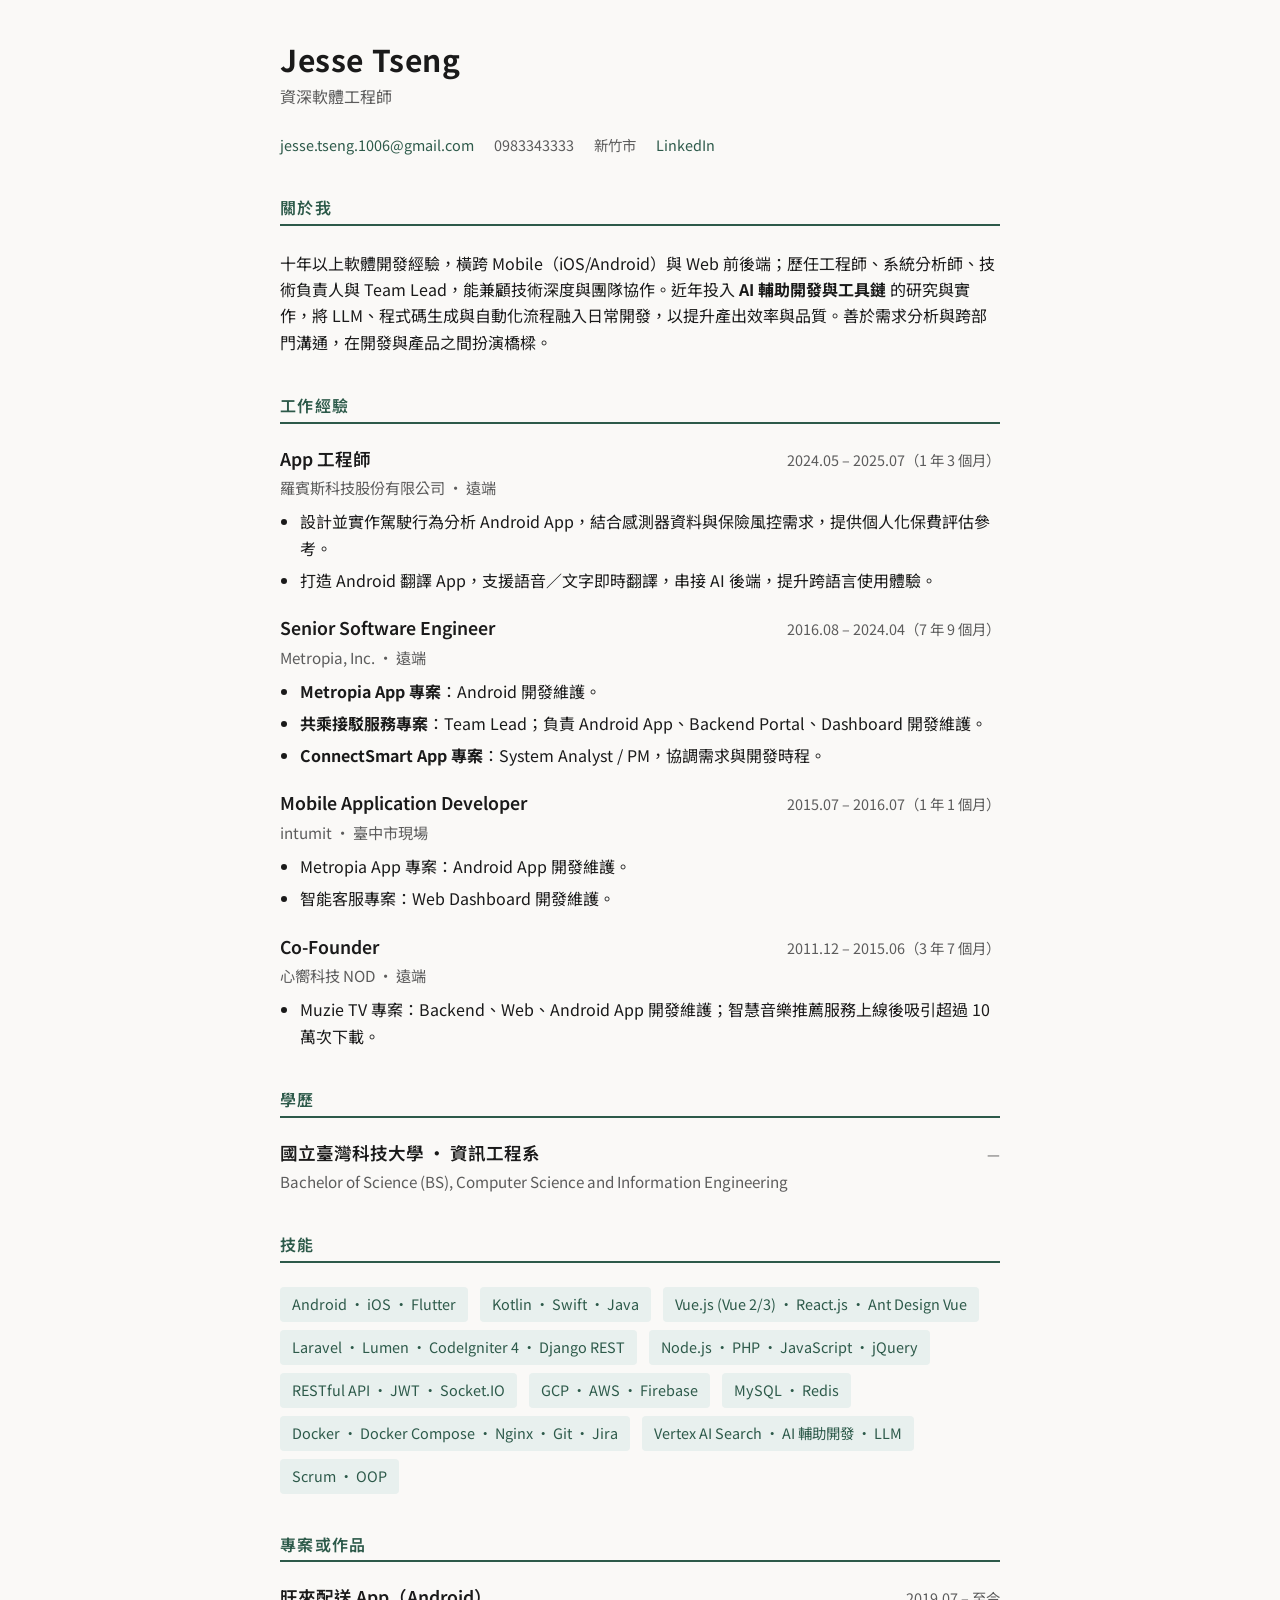
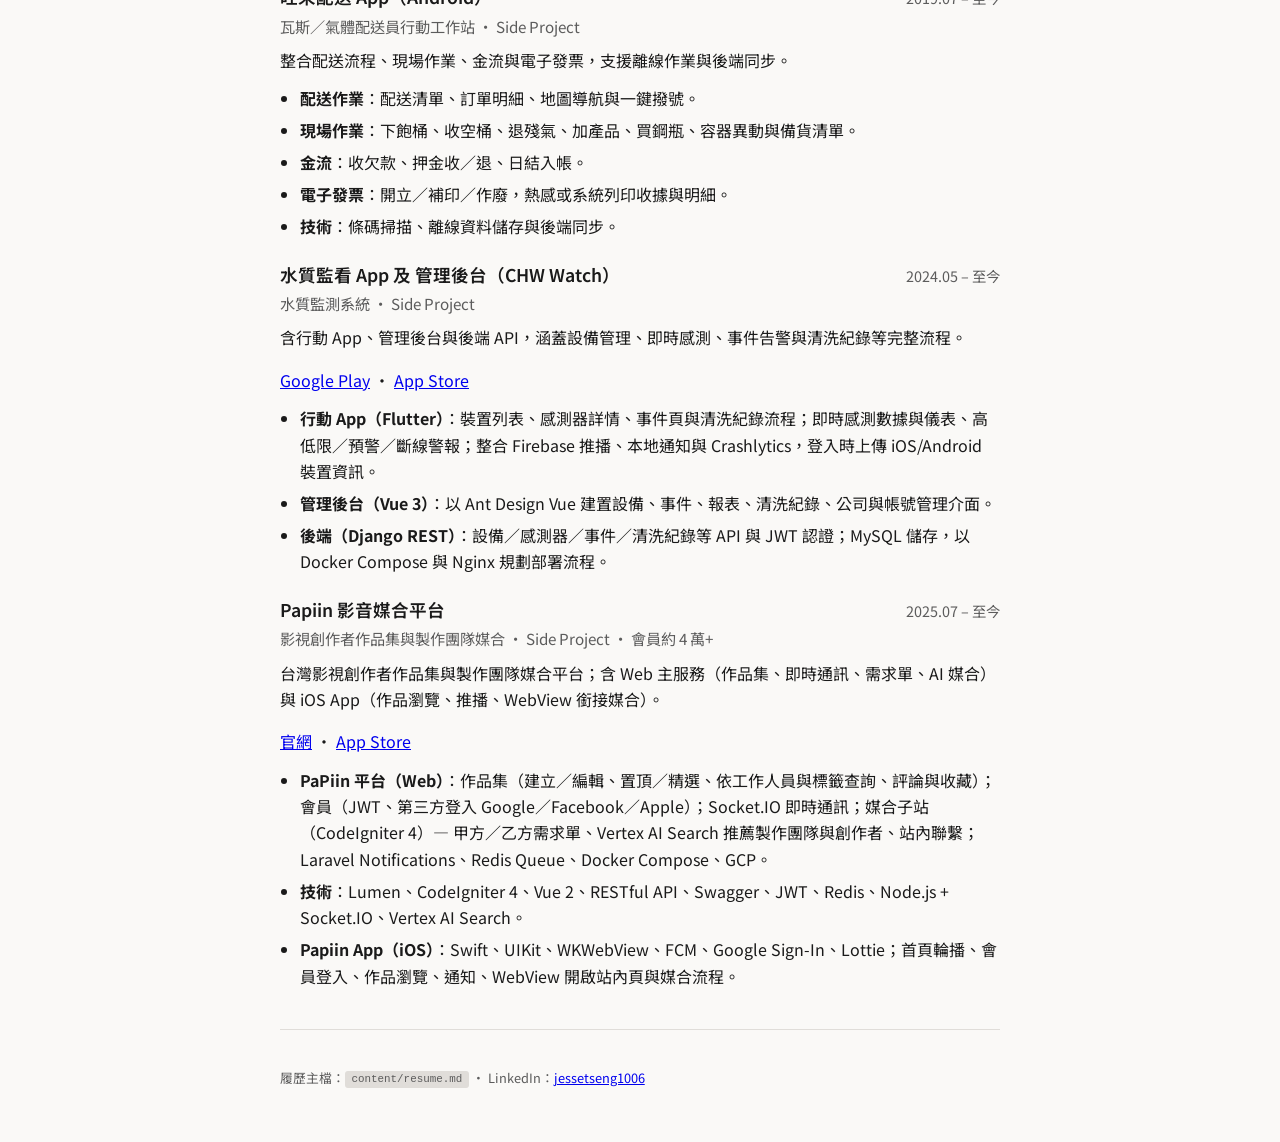
==== index.html @ 47e3c1f0 "Add index.html and styles.css at root for GitHub Pages Made-with: Cursor" ====
<!DOCTYPE html>
<html lang="zh-Hant">
<head>
  <meta charset="UTF-8" />
  <meta name="viewport" content="width=device-width, initial-scale=1" />
  <title>Jesse Tseng（曾煜智）· 資深軟體工程師</title>
  <link rel="preconnect" href="https://fonts.googleapis.com" />
  <link rel="preconnect" href="https://fonts.gstatic.com" crossorigin />
  <link href="https://fonts.googleapis.com/css2?family=Noto+Sans+TC:wght@400;500;600;700&display=swap" rel="stylesheet" />
  <link rel="stylesheet" href="styles.css" />
</head>
<body>
  <div class="page">
    <header class="header">
      <h1 class="name">Jesse Tseng</h1>
      <p class="tagline">資深軟體工程師</p>
      <ul class="contact">
        <li><a href="mailto:jesse.tseng.1006@gmail.com">jesse.tseng.1006@gmail.com</a></li>
        <li>0983343333</li>
        <li>新竹市</li>
        <li><a href="https://www.linkedin.com/in/jessetseng1006" target="_blank" rel="noopener">LinkedIn</a></li>
      </ul>
    </header>

    <section class="section">
      <h2>關於我</h2>
      <p class="intro">
        十年以上軟體開發經驗，橫跨 Mobile（iOS/Android）與 Web 前後端；歷任工程師、系統分析師、技術負責人與 Team Lead，能兼顧技術深度與團隊協作。近年投入 <strong>AI 輔助開發與工具鏈</strong> 的研究與實作，將 LLM、程式碼生成與自動化流程融入日常開發，以提升產出效率與品質。善於需求分析與跨部門溝通，在開發與產品之間扮演橋樑。
      </p>
    </section>

    <section class="section">
      <h2>工作經驗</h2>

      <article class="entry">
        <div class="entry-head">
          <h3>App 工程師</h3>
          <span class="date">2024.05 – 2025.07（1 年 3 個月）</span>
        </div>
        <p class="company">羅賓斯科技股份有限公司 · 遠端</p>
        <ul class="bullets">
          <li>設計並實作駕駛行為分析 Android App，結合感測器資料與保險風控需求，提供個人化保費評估參考。</li>
          <li>打造 Android 翻譯 App，支援語音／文字即時翻譯，串接 AI 後端，提升跨語言使用體驗。</li>
        </ul>
      </article>

      <article class="entry">
        <div class="entry-head">
          <h3>Senior Software Engineer</h3>
          <span class="date">2016.08 – 2024.04（7 年 9 個月）</span>
        </div>
        <p class="company">Metropia, Inc. · 遠端</p>
        <ul class="bullets">
          <li><strong>Metropia App 專案</strong>：Android 開發維護。</li>
          <li><strong>共乘接駁服務專案</strong>：Team Lead；負責 Android App、Backend Portal、Dashboard 開發維護。</li>
          <li><strong>ConnectSmart App 專案</strong>：System Analyst / PM，協調需求與開發時程。</li>
        </ul>
      </article>

      <article class="entry">
        <div class="entry-head">
          <h3>Mobile Application Developer</h3>
          <span class="date">2015.07 – 2016.07（1 年 1 個月）</span>
        </div>
        <p class="company">intumit · 臺中市現場</p>
        <ul class="bullets">
          <li>Metropia App 專案：Android App 開發維護。</li>
          <li>智能客服專案：Web Dashboard 開發維護。</li>
        </ul>
      </article>

      <article class="entry">
        <div class="entry-head">
          <h3>Co-Founder</h3>
          <span class="date">2011.12 – 2015.06（3 年 7 個月）</span>
        </div>
        <p class="company">心嚮科技 NOD · 遠端</p>
        <ul class="bullets">
          <li>Muzie TV 專案：Backend、Web、Android App 開發維護；智慧音樂推薦服務上線後吸引超過 10 萬次下載。</li>
        </ul>
      </article>
    </section>

    <section class="section">
      <h2>學歷</h2>
      <article class="entry">
        <div class="entry-head">
          <h3>國立臺灣科技大學 · 資訊工程系</h3>
          <span class="date">—</span>
        </div>
        <p class="company">Bachelor of Science (BS), Computer Science and Information Engineering</p>
      </article>
    </section>

    <section class="section">
      <h2>技能</h2>
      <ul class="skills">
        <li>Android · iOS · Flutter</li>
        <li>Kotlin · Swift · Java</li>
        <li>Vue.js (Vue 2/3) · React.js · Ant Design Vue</li>
        <li>Laravel · Lumen · CodeIgniter 4 · Django REST</li>
        <li>Node.js · PHP · JavaScript · jQuery</li>
        <li>RESTful API · JWT · Socket.IO</li>
        <li>GCP · AWS · Firebase</li>
        <li>MySQL · Redis</li>
        <li>Docker · Docker Compose · Nginx · Git · Jira</li>
        <li>Vertex AI Search · AI 輔助開發 · LLM</li>
        <li>Scrum · OOP</li>
      </ul>
    </section>

    <section class="section">
      <h2>專案或作品</h2>
      <article class="entry">
        <div class="entry-head">
          <h3>旺來配送 App（Android）</h3>
          <span class="date">2019.07 – 至今</span>
        </div>
        <p class="company">瓦斯／氣體配送員行動工作站 · Side Project</p>
        <p class="intro" style="margin-bottom: 0.75em;">整合配送流程、現場作業、金流與電子發票，支援離線作業與後端同步。</p>
        <ul class="bullets">
          <li><strong>配送作業</strong>：配送清單、訂單明細、地圖導航與一鍵撥號。</li>
          <li><strong>現場作業</strong>：下飽桶、收空桶、退殘氣、加產品、買鋼瓶、容器異動與備貨清單。</li>
          <li><strong>金流</strong>：收欠款、押金收／退、日結入帳。</li>
          <li><strong>電子發票</strong>：開立／補印／作廢，熱感或系統列印收據與明細。</li>
          <li><strong>技術</strong>：條碼掃描、離線資料儲存與後端同步。</li>
        </ul>
      </article>

      <article class="entry">
        <div class="entry-head">
          <h3>水質監看 App 及 管理後台（CHW Watch）</h3>
          <span class="date">2024.05 – 至今</span>
        </div>
        <p class="company">水質監測系統 · Side Project</p>
        <p class="intro" style="margin-bottom: 0.5em;">含行動 App、管理後台與後端 API，涵蓋設備管理、即時感測、事件告警與清洗紀錄等完整流程。</p>
        <p style="margin-bottom: 0.75em;"><a href="https://play.google.com/store/apps/details?id=com.watertech.chwwatch.realtime.monitor.reporting.ph" target="_blank" rel="noopener">Google Play</a> · <a href="https://apps.apple.com/tw/app/chw-watch/id6740995334" target="_blank" rel="noopener">App Store</a></p>
        <ul class="bullets">
          <li><strong>行動 App（Flutter）</strong>：裝置列表、感測器詳情、事件頁與清洗紀錄流程；即時感測數據與儀表、高低限／預警／斷線警報；整合 Firebase 推播、本地通知與 Crashlytics，登入時上傳 iOS/Android 裝置資訊。</li>
          <li><strong>管理後台（Vue 3）</strong>：以 Ant Design Vue 建置設備、事件、報表、清洗紀錄、公司與帳號管理介面。</li>
          <li><strong>後端（Django REST）</strong>：設備／感測器／事件／清洗紀錄等 API 與 JWT 認證；MySQL 儲存，以 Docker Compose 與 Nginx 規劃部署流程。</li>
        </ul>
      </article>

      <article class="entry">
        <div class="entry-head">
          <h3>Papiin 影音媒合平台</h3>
          <span class="date">2025.07 – 至今</span>
        </div>
        <p class="company">影視創作者作品集與製作團隊媒合 · Side Project · 會員約 4 萬+</p>
        <p class="intro" style="margin-bottom: 0.5em;">台灣影視創作者作品集與製作團隊媒合平台；含 Web 主服務（作品集、即時通訊、需求單、AI 媒合）與 iOS App（作品瀏覽、推播、WebView 銜接媒合）。</p>
        <p style="margin-bottom: 0.75em;"><a href="https://www.papiin.com/" target="_blank" rel="noopener">官網</a> · <a href="https://apps.apple.com/tw/app/papiin-台灣影視創作者的創新平台/id6443806723" target="_blank" rel="noopener">App Store</a></p>
        <ul class="bullets">
          <li><strong>PaPiin 平台（Web）</strong>：作品集（建立／編輯、置頂／精選、依工作人員與標籤查詢、評論與收藏）；會員（JWT、第三方登入 Google／Facebook／Apple）；Socket.IO 即時通訊；媒合子站（CodeIgniter 4）— 甲方／乙方需求單、Vertex AI Search 推薦製作團隊與創作者、站內聯繫；Laravel Notifications、Redis Queue、Docker Compose、GCP。</li>
          <li><strong>技術</strong>：Lumen、CodeIgniter 4、Vue 2、RESTful API、Swagger、JWT、Redis、Node.js + Socket.IO、Vertex AI Search。</li>
          <li><strong>Papiin App（iOS）</strong>：Swift、UIKit、WKWebView、FCM、Google Sign-In、Lottie；首頁輪播、會員登入、作品瀏覽、通知、WebView 開啟站內頁與媒合流程。</li>
        </ul>
      </article>
    </section>

    <footer class="footer">
      <p>履歷主檔：<code>content/resume.md</code> · LinkedIn：<a href="https://www.linkedin.com/in/jessetseng1006" target="_blank" rel="noopener">jessetseng1006</a></p>
    </footer>
  </div>
</body>
</html>
---- styles.css ----
/* ===== 變數 ===== */
:root {
  --bg: #faf9f7;
  --text: #1a1a1a;
  --text-muted: #5c5c5c;
  --accent: #2d5a4a;
  --accent-light: #e8f0ee;
  --border: #e0ddd9;
  --font: "Noto Sans TC", sans-serif;
  --max-width: 720px;
  --space: 1.5rem;
  --space-lg: 2.5rem;
}

/* ===== 基礎 ===== */
*,
*::before,
*::after {
  box-sizing: border-box;
}

html {
  font-size: 16px;
  -webkit-font-smoothing: antialiased;
}

body {
  font-family: var(--font);
  background: var(--bg);
  color: var(--text);
  line-height: 1.65;
  margin: 0;
  padding: var(--space-lg) var(--space);
  min-height: 100vh;
}

.page {
  max-width: var(--max-width);
  margin: 0 auto;
}

/* ===== 標題 ===== */
h1, h2, h3 {
  font-weight: 600;
  line-height: 1.3;
  margin: 0;
}

h1 {
  font-size: 1.875rem;
  font-weight: 700;
  letter-spacing: 0.02em;
}

h2 {
  font-size: 1rem;
  text-transform: uppercase;
  letter-spacing: 0.08em;
  color: var(--accent);
  margin-bottom: var(--space);
  padding-bottom: 0.35rem;
  border-bottom: 2px solid var(--accent);
}

h3 {
  font-size: 1.1rem;
  font-weight: 600;
}

/* ===== Header ===== */
.header {
  margin-bottom: var(--space-lg);
}

.name {
  margin-bottom: 0.25rem;
}

.tagline {
  color: var(--text-muted);
  font-size: 1rem;
  margin: 0 0 var(--space);
}

.contact {
  list-style: none;
  padding: 0;
  margin: 0;
  display: flex;
  flex-wrap: wrap;
  gap: 0.75rem 1.25rem;
  font-size: 0.9rem;
  color: var(--text-muted);
}

.contact a {
  color: var(--accent);
  text-decoration: none;
}

.contact a:hover {
  text-decoration: underline;
}

/* ===== Section ===== */
.section {
  margin-bottom: var(--space-lg);
}

.section:last-of-type {
  margin-bottom: var(--space);
}

.intro {
  margin: 0;
  color: var(--text);
}

/* ===== 經歷 / 學歷區塊 ===== */
.entry {
  margin-bottom: var(--space);
}

.entry:last-child {
  margin-bottom: 0;
}

.entry-head {
  display: flex;
  flex-wrap: wrap;
  align-items: baseline;
  justify-content: space-between;
  gap: 0.5rem;
}

.entry-head h3 {
  margin: 0;
}

.entry-head h3 a {
  color: var(--text);
  text-decoration: none;
}

.entry-head h3 a:hover {
  color: var(--accent);
  text-decoration: underline;
}

.date {
  font-size: 0.9rem;
  color: var(--text-muted);
  font-weight: 400;
}

.badge {
  font-size: 0.75rem;
  font-weight: 500;
  color: var(--accent);
  background: var(--accent-light);
  padding: 0.2rem 0.5rem;
  border-radius: 4px;
}

.company {
  margin: 0.25rem 0 0.5rem;
  font-size: 0.95rem;
  color: var(--text-muted);
}

.bullets {
  margin: 0.5rem 0 0;
  padding-left: 1.25rem;
}

.bullets li {
  margin-bottom: 0.35rem;
}

.bullets li:last-child {
  margin-bottom: 0;
}

/* ===== 技能 ===== */
.skills {
  list-style: none;
  padding: 0;
  margin: 0;
  display: flex;
  flex-wrap: wrap;
  gap: 0.5rem 0.75rem;
}

.skills li {
  background: var(--accent-light);
  color: var(--accent);
  padding: 0.35rem 0.75rem;
  border-radius: 4px;
  font-size: 0.9rem;
}

/* ===== Footer ===== */
.footer {
  margin-top: var(--space-lg);
  padding-top: var(--space);
  border-top: 1px solid var(--border);
  font-size: 0.8rem;
  color: var(--text-muted);
}

.footer code {
  background: var(--border);
  padding: 0.15rem 0.4rem;
  border-radius: 3px;
  font-size: 0.85em;
}

/* ===== 列印 ===== */
@media print {
  body {
    background: #fff;
    padding: 0;
  }

  .page {
    max-width: 100%;
  }

  .contact a,
  .entry-head h3 a {
    color: var(--text);
  }

  .footer {
    border-top-color: var(--border);
  }

  .skills li {
    background: #f0f0f0;
    color: var(--text);
    border: 1px solid var(--border);
  }

  .badge {
    background: #f0f0f0;
    color: var(--text);
    border: 1px solid var(--border);
  }

  @page {
    margin: 1.5cm;
  }
}

/* ===== 小螢幕 ===== */
@media (max-width: 480px) {
  body {
    padding: var(--space);
  }

  .contact {
    flex-direction: column;
    gap: 0.35rem;
  }

  .entry-head {
    flex-direction: column;
    align-items: flex-start;
  }
}
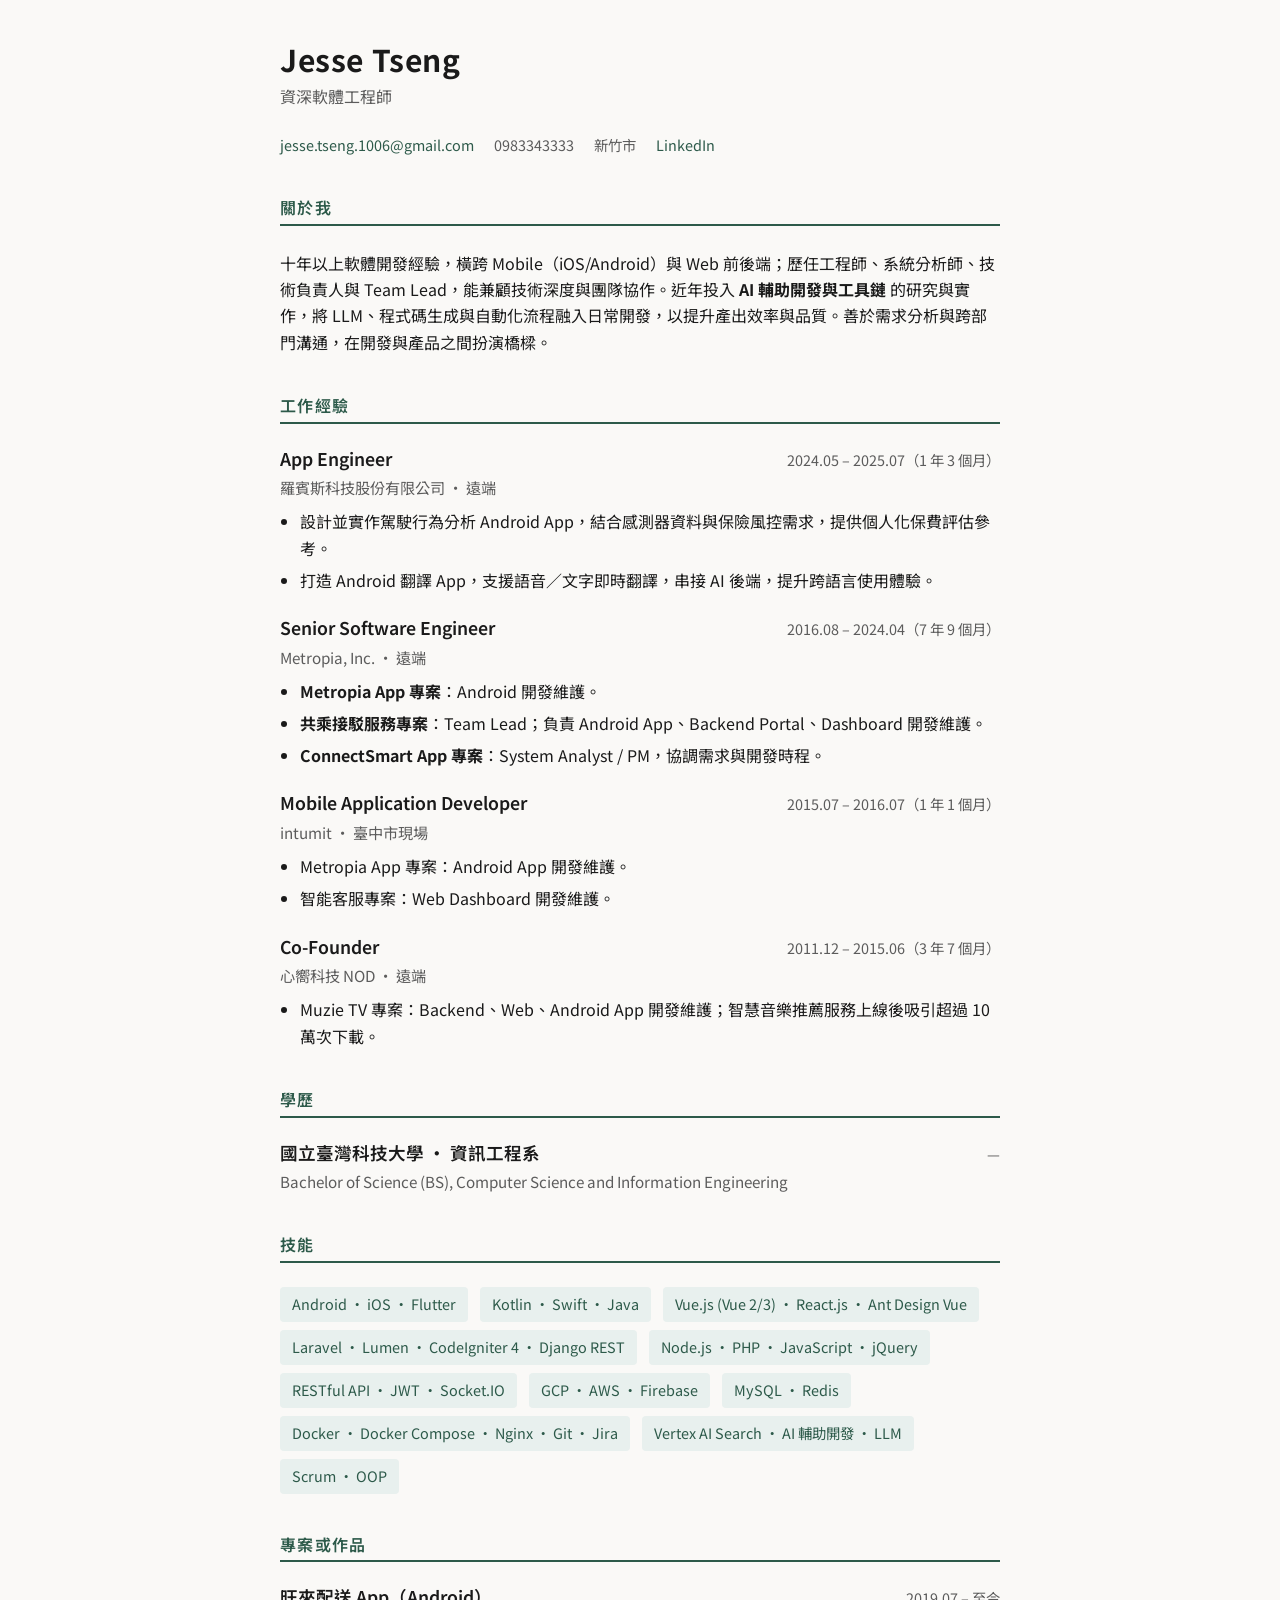
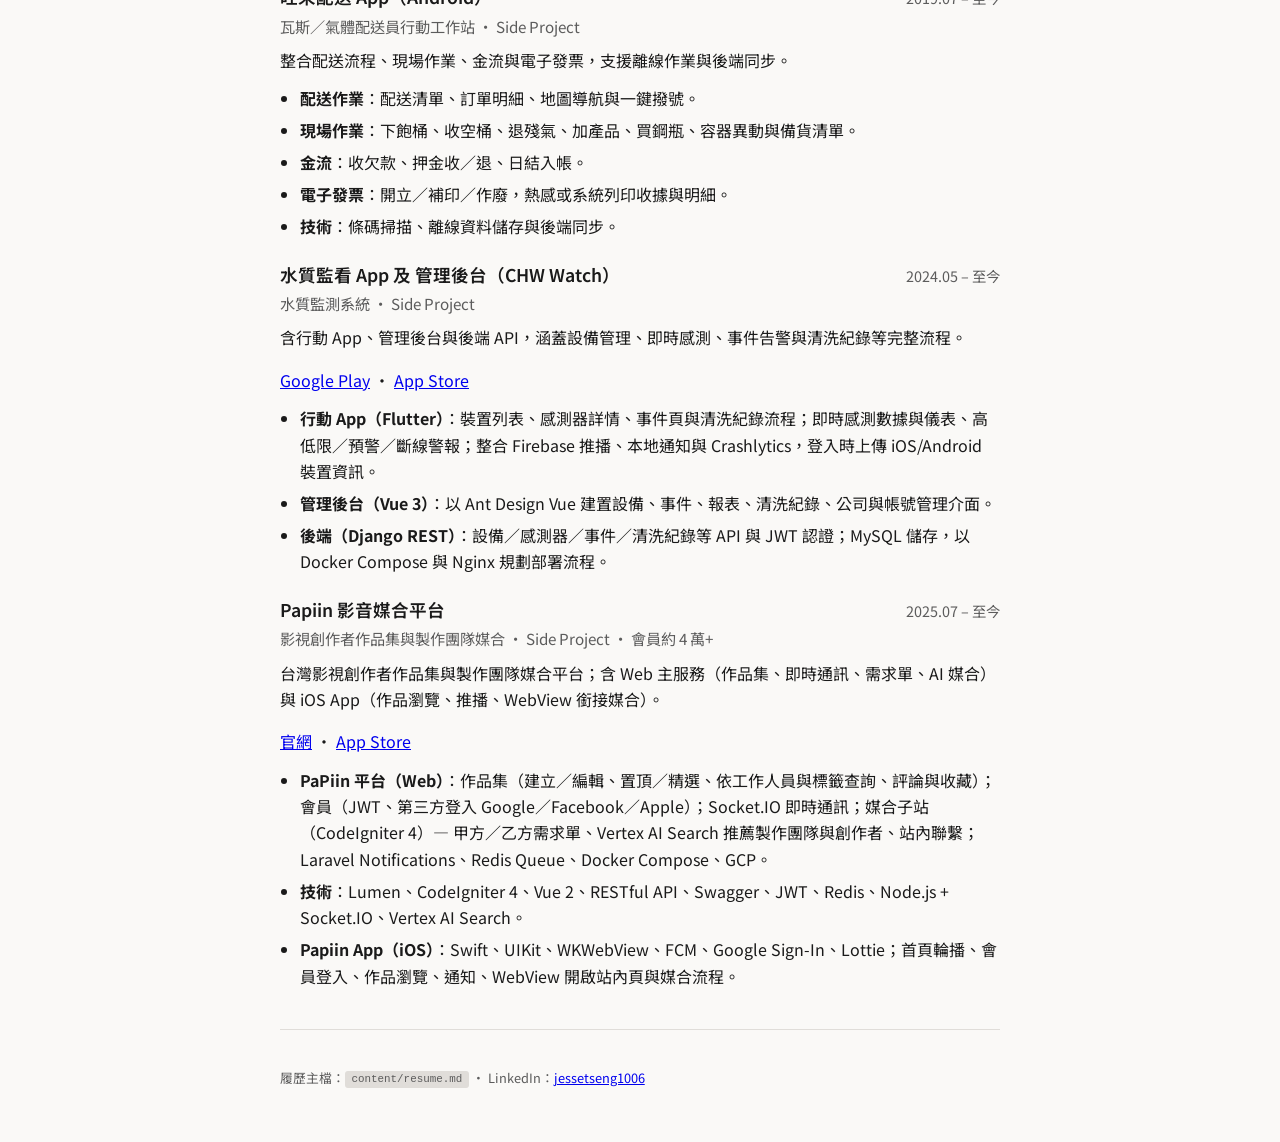
==== commit 84d1df80: "Improve work experience clarity and visual hierarchy. Translate the App Engineer title to English, r" ====
--- a/index.html
+++ b/index.html
@@ -34,7 +34,7 @@
 
       <article class="entry">
         <div class="entry-head">
-          <h3>App 工程師</h3>
+          <h3>App Engineer</h3>
           <span class="date">2024.05 – 2025.07（1 年 3 個月）</span>
         </div>
         <p class="company">羅賓斯科技股份有限公司 · 遠端</p>
--- a/styles.css
+++ b/styles.css
@@ -168,6 +168,31 @@
   color: var(--text-muted);
 }
 
+/* ===== 工作經驗重點強化 ===== */
+.work-experience .entry {
+  border-left: 3px solid var(--accent-light);
+  padding-left: 0.9rem;
+  margin-bottom: 4rem;
+}
+
+.work-experience .company {
+  margin: 0 0 0.45rem;
+  font-size: 1.05rem;
+  font-weight: 700;
+  color: var(--accent);
+  letter-spacing: 0.01em;
+}
+
+.work-experience .entry-head h3 {
+  font-size: 1rem;
+  font-weight: 600;
+  color: var(--text);
+}
+
+.work-experience .date {
+  font-size: 0.85rem;
+}
+
 .bullets {
   margin: 0.5rem 0 0;
   padding-left: 1.25rem;
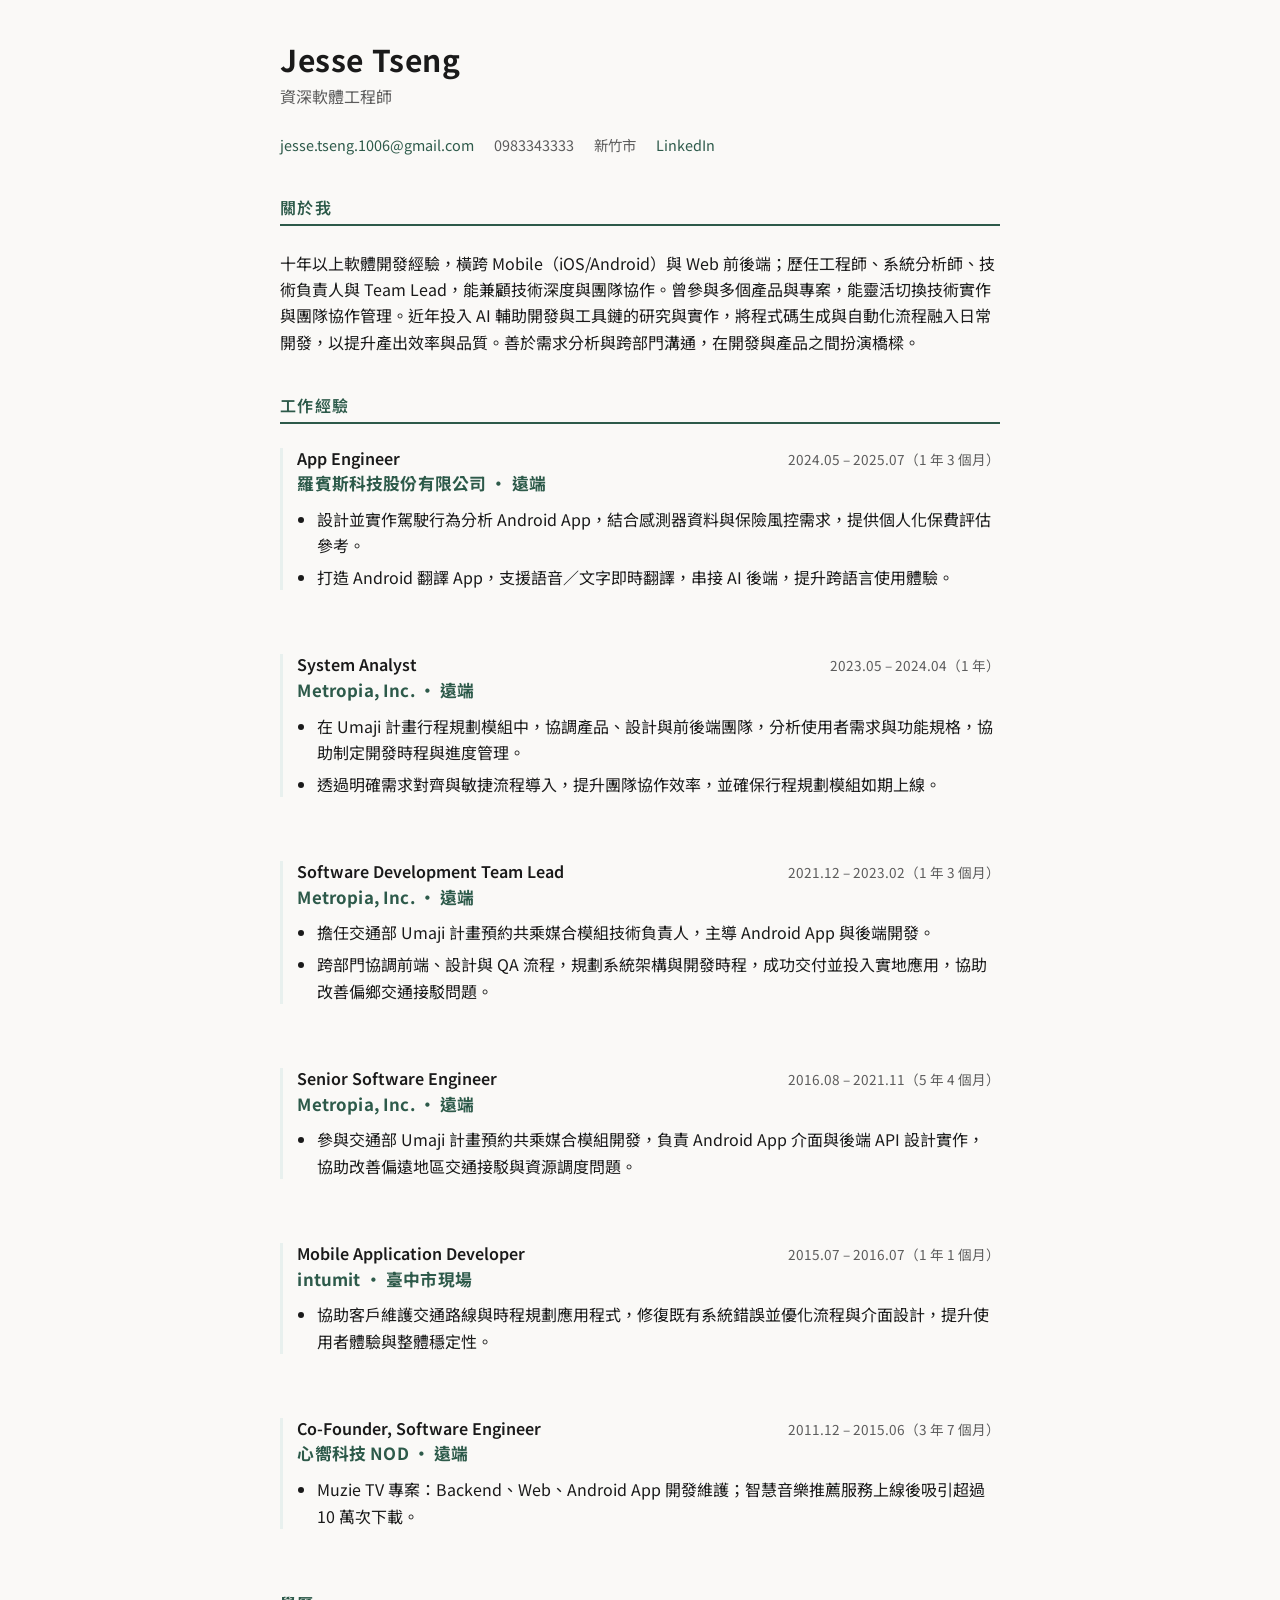
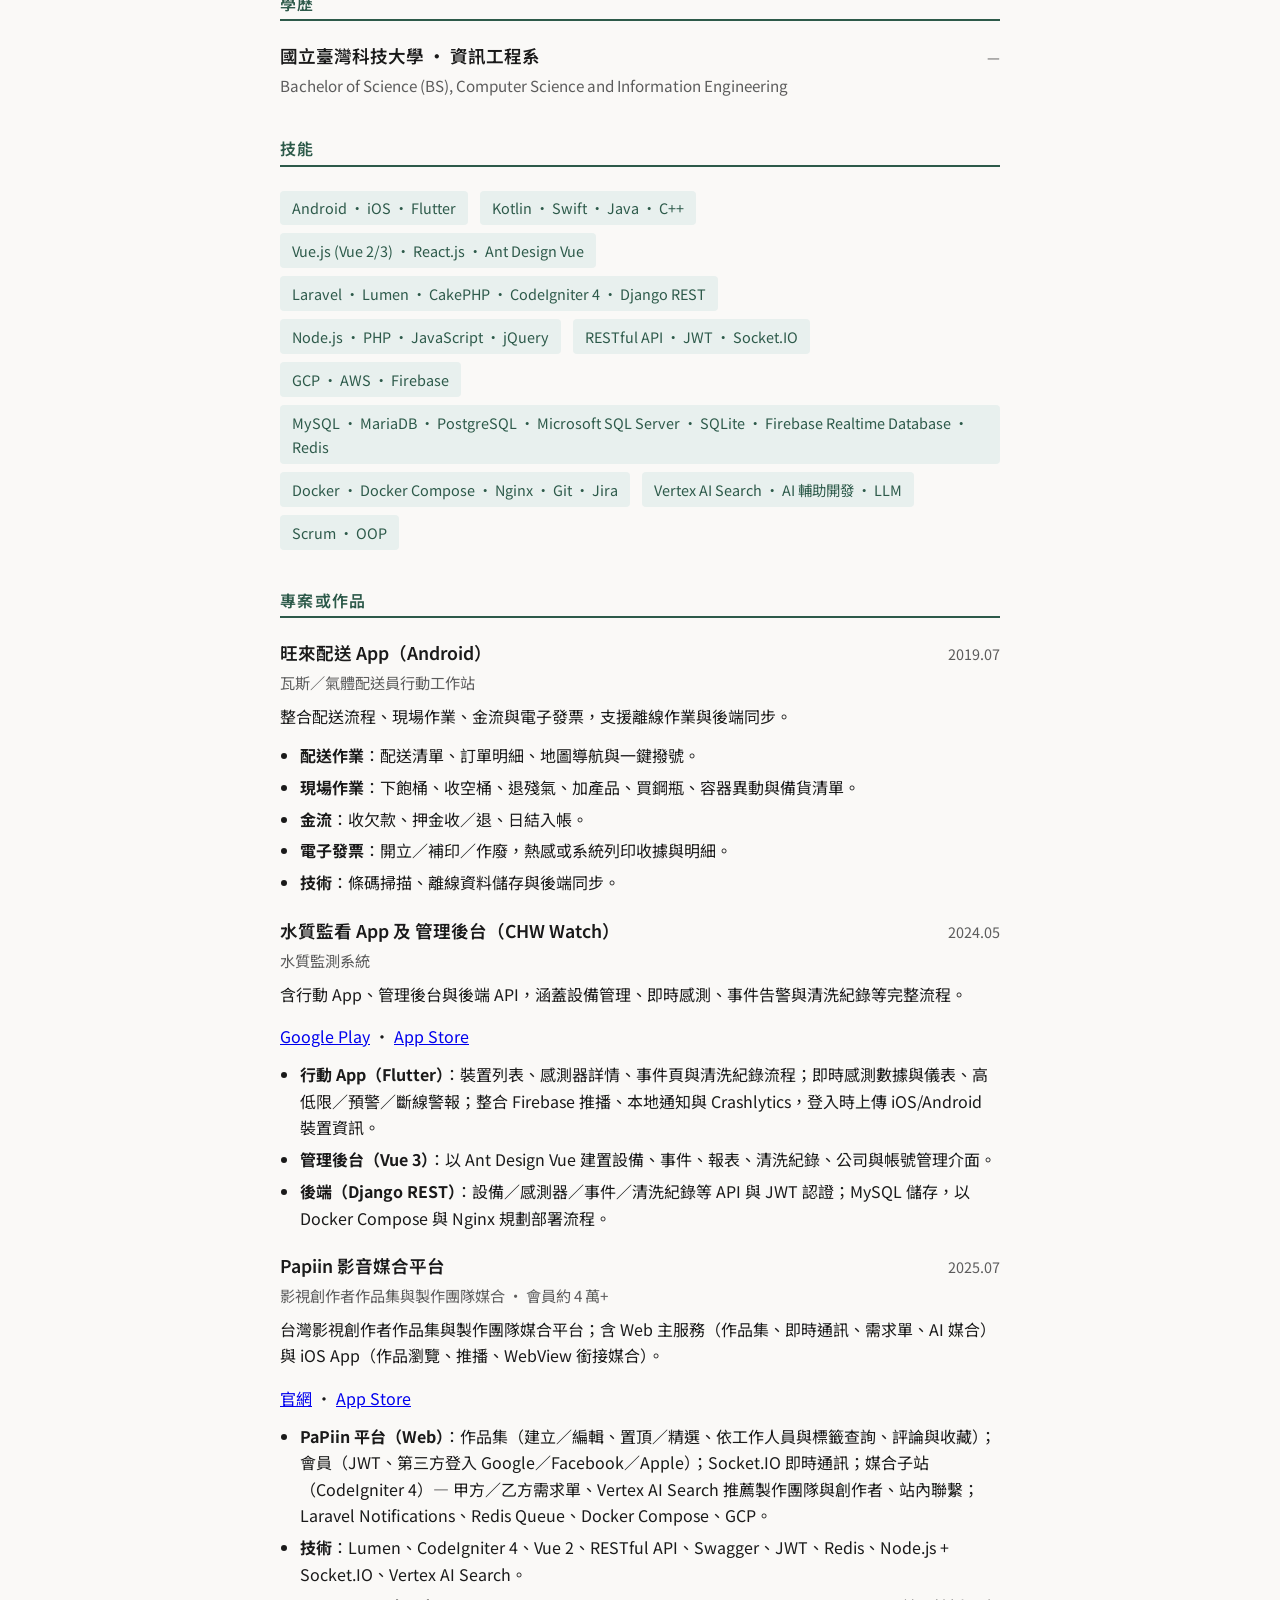
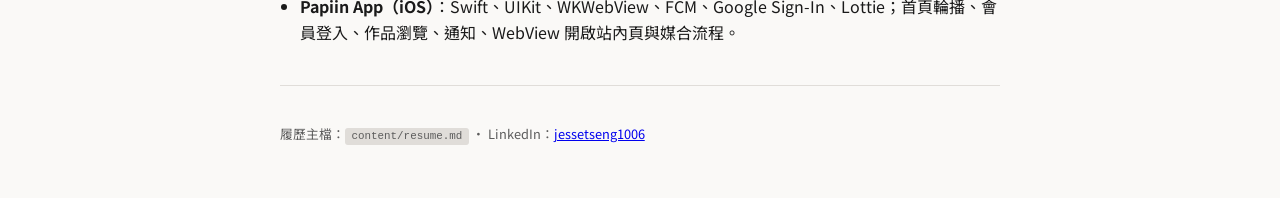
==== commit 8d792916: "Sync root index.html from web/index.html" ====
--- a/index.html
+++ b/index.html
@@ -25,11 +25,11 @@
     <section class="section">
       <h2>關於我</h2>
       <p class="intro">
-        十年以上軟體開發經驗，橫跨 Mobile（iOS/Android）與 Web 前後端；歷任工程師、系統分析師、技術負責人與 Team Lead，能兼顧技術深度與團隊協作。近年投入 <strong>AI 輔助開發與工具鏈</strong> 的研究與實作，將 LLM、程式碼生成與自動化流程融入日常開發，以提升產出效率與品質。善於需求分析與跨部門溝通，在開發與產品之間扮演橋樑。
+        十年以上軟體開發經驗，橫跨 Mobile（iOS/Android）與 Web 前後端；歷任工程師、系統分析師、技術負責人與 Team Lead，能兼顧技術深度與團隊協作。曾參與多個產品與專案，能靈活切換技術實作與團隊協作管理。近年投入 AI 輔助開發與工具鏈的研究與實作，將程式碼生成與自動化流程融入日常開發，以提升產出效率與品質。善於需求分析與跨部門溝通，在開發與產品之間扮演橋樑。
       </p>
     </section>
 
-    <section class="section">
+    <section class="section work-experience">
       <h2>工作經驗</h2>
 
       <article class="entry">
@@ -46,14 +46,36 @@
 
       <article class="entry">
         <div class="entry-head">
-          <h3>Senior Software Engineer</h3>
-          <span class="date">2016.08 – 2024.04（7 年 9 個月）</span>
+          <h3>System Analyst</h3>
+          <span class="date">2023.05 – 2024.04（1 年）</span>
         </div>
         <p class="company">Metropia, Inc. · 遠端</p>
         <ul class="bullets">
-          <li><strong>Metropia App 專案</strong>：Android 開發維護。</li>
-          <li><strong>共乘接駁服務專案</strong>：Team Lead；負責 Android App、Backend Portal、Dashboard 開發維護。</li>
-          <li><strong>ConnectSmart App 專案</strong>：System Analyst / PM，協調需求與開發時程。</li>
+          <li>在 Umaji 計畫行程規劃模組中，協調產品、設計與前後端團隊，分析使用者需求與功能規格，協助制定開發時程與進度管理。</li>
+          <li>透過明確需求對齊與敏捷流程導入，提升團隊協作效率，並確保行程規劃模組如期上線。</li>
+        </ul>
+      </article>
+
+      <article class="entry">
+        <div class="entry-head">
+          <h3>Software Development Team Lead</h3>
+          <span class="date">2021.12 – 2023.02（1 年 3 個月）</span>
+        </div>
+        <p class="company">Metropia, Inc. · 遠端</p>
+        <ul class="bullets">
+          <li>擔任交通部 Umaji 計畫預約共乘媒合模組技術負責人，主導 Android App 與後端開發。</li>
+          <li>跨部門協調前端、設計與 QA 流程，規劃系統架構與開發時程，成功交付並投入實地應用，協助改善偏鄉交通接駁問題。</li>
+        </ul>
+      </article>
+
+      <article class="entry">
+        <div class="entry-head">
+          <h3>Senior Software Engineer</h3>
+          <span class="date">2016.08 – 2021.11（5 年 4 個月）</span>
+        </div>
+        <p class="company">Metropia, Inc. · 遠端</p>
+        <ul class="bullets">
+          <li>參與交通部 Umaji 計畫預約共乘媒合模組開發，負責 Android App 介面與後端 API 設計實作，協助改善偏遠地區交通接駁與資源調度問題。</li>
         </ul>
       </article>
 
@@ -64,14 +86,13 @@
         </div>
         <p class="company">intumit · 臺中市現場</p>
         <ul class="bullets">
-          <li>Metropia App 專案：Android App 開發維護。</li>
-          <li>智能客服專案：Web Dashboard 開發維護。</li>
+          <li>協助客戶維護交通路線與時程規劃應用程式，修復既有系統錯誤並優化流程與介面設計，提升使用者體驗與整體穩定性。</li>
         </ul>
       </article>
 
       <article class="entry">
         <div class="entry-head">
-          <h3>Co-Founder</h3>
+          <h3>Co-Founder, Software Engineer</h3>
           <span class="date">2011.12 – 2015.06（3 年 7 個月）</span>
         </div>
         <p class="company">心嚮科技 NOD · 遠端</p>
@@ -96,13 +117,13 @@
       <h2>技能</h2>
       <ul class="skills">
         <li>Android · iOS · Flutter</li>
-        <li>Kotlin · Swift · Java</li>
+        <li>Kotlin · Swift · Java · C++</li>
         <li>Vue.js (Vue 2/3) · React.js · Ant Design Vue</li>
-        <li>Laravel · Lumen · CodeIgniter 4 · Django REST</li>
+        <li>Laravel · Lumen · CakePHP · CodeIgniter 4 · Django REST</li>
         <li>Node.js · PHP · JavaScript · jQuery</li>
         <li>RESTful API · JWT · Socket.IO</li>
         <li>GCP · AWS · Firebase</li>
-        <li>MySQL · Redis</li>
+        <li>MySQL · MariaDB · PostgreSQL · Microsoft SQL Server · SQLite · Firebase Realtime Database · Redis</li>
         <li>Docker · Docker Compose · Nginx · Git · Jira</li>
         <li>Vertex AI Search · AI 輔助開發 · LLM</li>
         <li>Scrum · OOP</li>
@@ -114,9 +135,9 @@
       <article class="entry">
         <div class="entry-head">
           <h3>旺來配送 App（Android）</h3>
-          <span class="date">2019.07 – 至今</span>
+          <span class="date">2019.07</span>
         </div>
-        <p class="company">瓦斯／氣體配送員行動工作站 · Side Project</p>
+        <p class="company">瓦斯／氣體配送員行動工作站</p>
         <p class="intro" style="margin-bottom: 0.75em;">整合配送流程、現場作業、金流與電子發票，支援離線作業與後端同步。</p>
         <ul class="bullets">
           <li><strong>配送作業</strong>：配送清單、訂單明細、地圖導航與一鍵撥號。</li>
@@ -130,9 +151,9 @@
       <article class="entry">
         <div class="entry-head">
           <h3>水質監看 App 及 管理後台（CHW Watch）</h3>
-          <span class="date">2024.05 – 至今</span>
+          <span class="date">2024.05</span>
         </div>
-        <p class="company">水質監測系統 · Side Project</p>
+        <p class="company">水質監測系統</p>
         <p class="intro" style="margin-bottom: 0.5em;">含行動 App、管理後台與後端 API，涵蓋設備管理、即時感測、事件告警與清洗紀錄等完整流程。</p>
         <p style="margin-bottom: 0.75em;"><a href="https://play.google.com/store/apps/details?id=com.watertech.chwwatch.realtime.monitor.reporting.ph" target="_blank" rel="noopener">Google Play</a> · <a href="https://apps.apple.com/tw/app/chw-watch/id6740995334" target="_blank" rel="noopener">App Store</a></p>
         <ul class="bullets">
@@ -145,9 +166,9 @@
       <article class="entry">
         <div class="entry-head">
           <h3>Papiin 影音媒合平台</h3>
-          <span class="date">2025.07 – 至今</span>
+          <span class="date">2025.07</span>
         </div>
-        <p class="company">影視創作者作品集與製作團隊媒合 · Side Project · 會員約 4 萬+</p>
+        <p class="company">影視創作者作品集與製作團隊媒合 · 會員約 4 萬+</p>
         <p class="intro" style="margin-bottom: 0.5em;">台灣影視創作者作品集與製作團隊媒合平台；含 Web 主服務（作品集、即時通訊、需求單、AI 媒合）與 iOS App（作品瀏覽、推播、WebView 銜接媒合）。</p>
         <p style="margin-bottom: 0.75em;"><a href="https://www.papiin.com/" target="_blank" rel="noopener">官網</a> · <a href="https://apps.apple.com/tw/app/papiin-台灣影視創作者的創新平台/id6443806723" target="_blank" rel="noopener">App Store</a></p>
         <ul class="bullets">
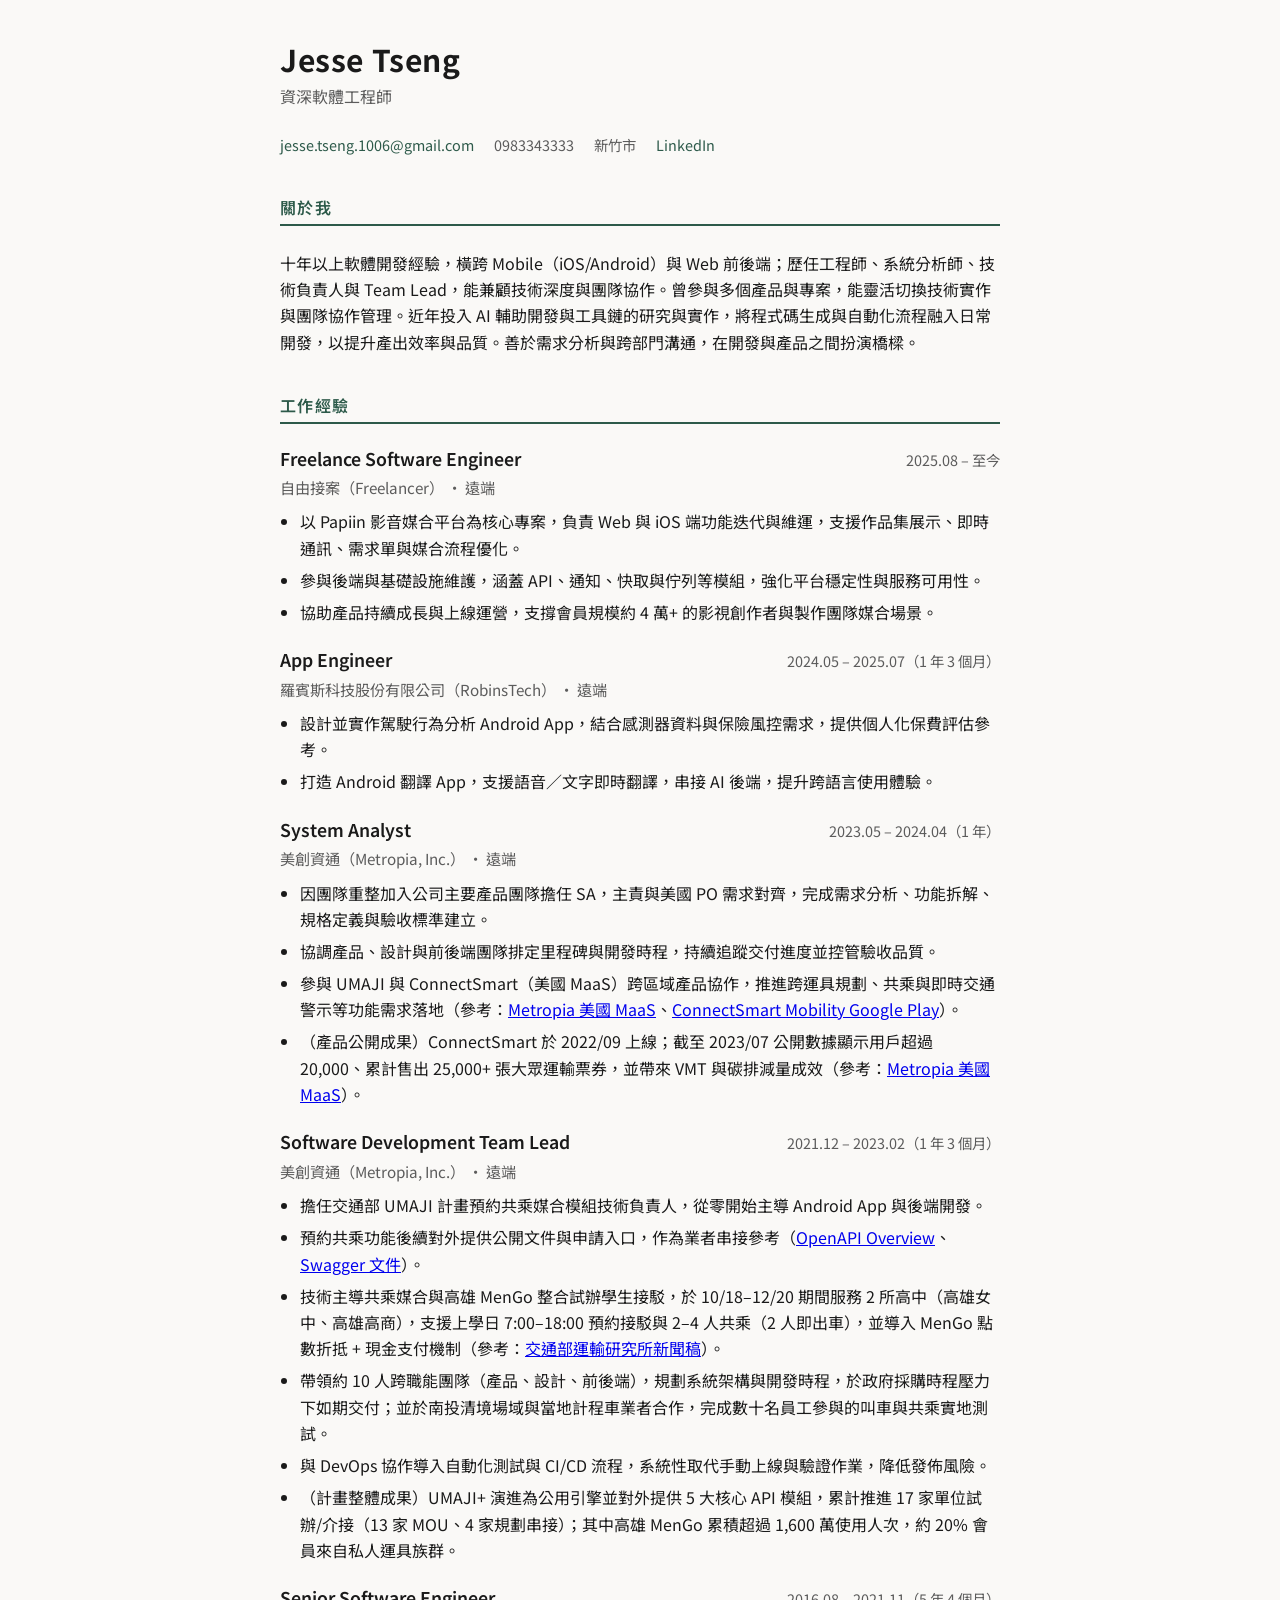
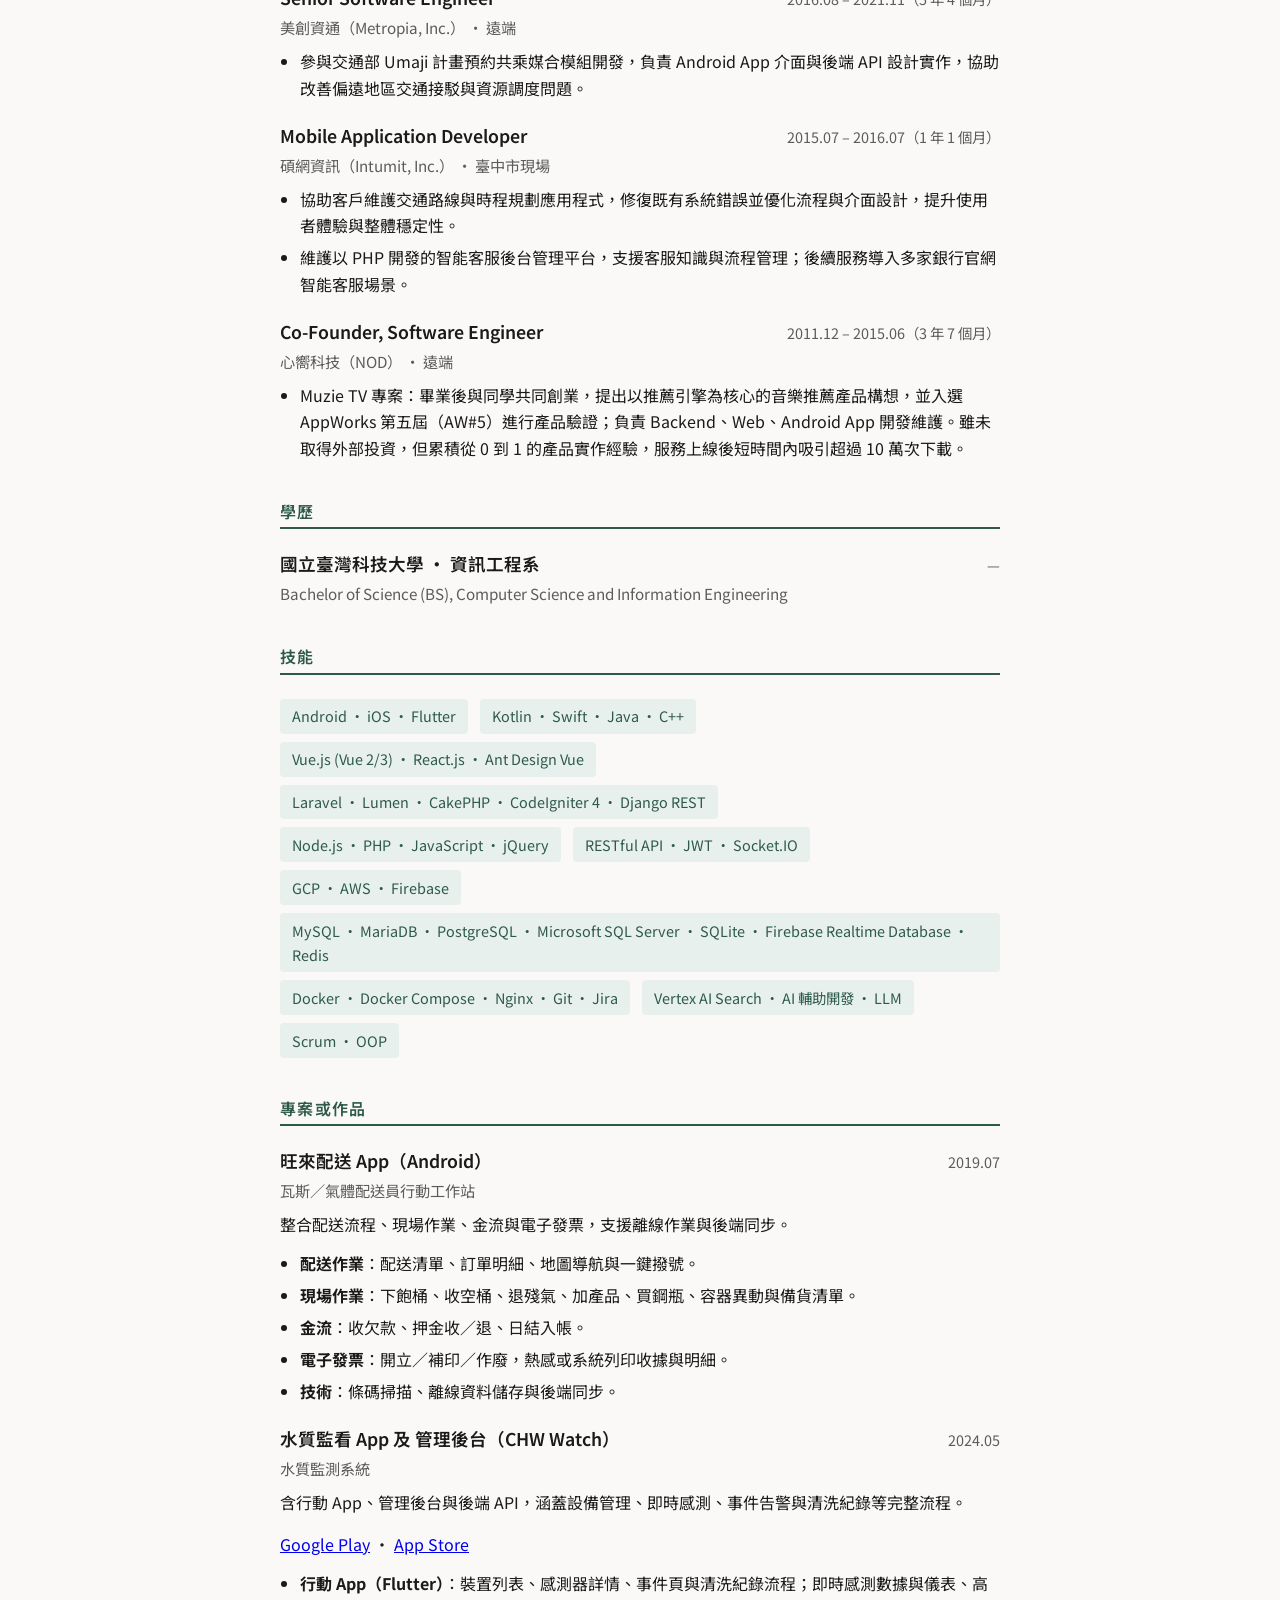
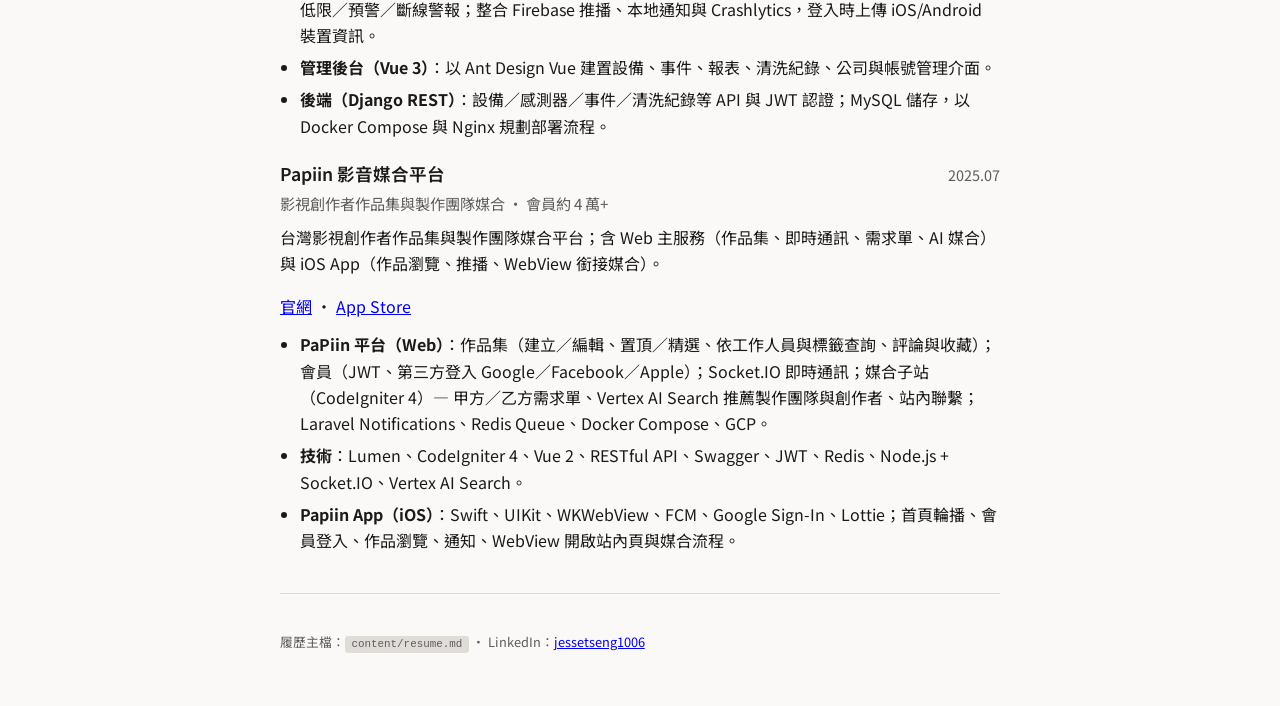
==== commit cba0925d: "Consolidate resume updates and root-page deployment setup. Sync latest experience/content revisions," ====
--- a/index.html
+++ b/index.html
@@ -34,10 +34,23 @@
 
       <article class="entry">
         <div class="entry-head">
+          <h3>Freelance Software Engineer</h3>
+          <span class="date">2025.08 – 至今</span>
+        </div>
+        <p class="company">自由接案（Freelancer） · 遠端</p>
+        <ul class="bullets">
+          <li>以 Papiin 影音媒合平台為核心專案，負責 Web 與 iOS 端功能迭代與維運，支援作品集展示、即時通訊、需求單與媒合流程優化。</li>
+          <li>參與後端與基礎設施維護，涵蓋 API、通知、快取與佇列等模組，強化平台穩定性與服務可用性。</li>
+          <li>協助產品持續成長與上線運營，支撐會員規模約 4 萬+ 的影視創作者與製作團隊媒合場景。</li>
+        </ul>
+      </article>
+
+      <article class="entry">
+        <div class="entry-head">
           <h3>App Engineer</h3>
           <span class="date">2024.05 – 2025.07（1 年 3 個月）</span>
         </div>
-        <p class="company">羅賓斯科技股份有限公司 · 遠端</p>
+        <p class="company">羅賓斯科技股份有限公司（RobinsTech） · 遠端</p>
         <ul class="bullets">
           <li>設計並實作駕駛行為分析 Android App，結合感測器資料與保險風控需求，提供個人化保費評估參考。</li>
           <li>打造 Android 翻譯 App，支援語音／文字即時翻譯，串接 AI 後端，提升跨語言使用體驗。</li>
@@ -49,10 +62,12 @@
           <h3>System Analyst</h3>
           <span class="date">2023.05 – 2024.04（1 年）</span>
         </div>
-        <p class="company">Metropia, Inc. · 遠端</p>
-        <ul class="bullets">
-          <li>在 Umaji 計畫行程規劃模組中，協調產品、設計與前後端團隊，分析使用者需求與功能規格，協助制定開發時程與進度管理。</li>
-          <li>透過明確需求對齊與敏捷流程導入，提升團隊協作效率，並確保行程規劃模組如期上線。</li>
+        <p class="company">美創資通（Metropia, Inc.） · 遠端</p>
+        <ul class="bullets">
+          <li>因團隊重整加入公司主要產品團隊擔任 SA，主責與美國 PO 需求對齊，完成需求分析、功能拆解、規格定義與驗收標準建立。</li>
+          <li>協調產品、設計與前後端團隊排定里程碑與開發時程，持續追蹤交付進度並控管驗收品質。</li>
+          <li>參與 UMAJI 與 ConnectSmart（美國 MaaS）跨區域產品協作，推進跨運具規劃、共乘與即時交通警示等功能需求落地（參考：<a href="https://www.metropia.com/us-maas" target="_blank" rel="noopener noreferrer">Metropia 美國 MaaS</a>、<a href="https://play.google.com/store/apps/details?id=com.connectsmart.carpool.transit.gps.directions.rideshare.navigate&hl=zh_TW" target="_blank" rel="noopener noreferrer">ConnectSmart Mobility Google Play</a>）。</li>
+          <li>（產品公開成果）ConnectSmart 於 2022/09 上線；截至 2023/07 公開數據顯示用戶超過 20,000、累計售出 25,000+ 張大眾運輸票券，並帶來 VMT 與碳排減量成效（參考：<a href="https://www.metropia.com/us-maas" target="_blank" rel="noopener noreferrer">Metropia 美國 MaaS</a>）。</li>
         </ul>
       </article>
 
@@ -61,10 +76,14 @@
           <h3>Software Development Team Lead</h3>
           <span class="date">2021.12 – 2023.02（1 年 3 個月）</span>
         </div>
-        <p class="company">Metropia, Inc. · 遠端</p>
-        <ul class="bullets">
-          <li>擔任交通部 Umaji 計畫預約共乘媒合模組技術負責人，主導 Android App 與後端開發。</li>
-          <li>跨部門協調前端、設計與 QA 流程，規劃系統架構與開發時程，成功交付並投入實地應用，協助改善偏鄉交通接駁問題。</li>
+        <p class="company">美創資通（Metropia, Inc.） · 遠端</p>
+        <ul class="bullets">
+          <li>擔任交通部 UMAJI 計畫預約共乘媒合模組技術負責人，從零開始主導 Android App 與後端開發。</li>
+          <li>預約共乘功能後續對外提供公開文件與申請入口，作為業者串接參考（<a href="https://openapi.umaji.com.tw/overview" target="_blank" rel="noopener noreferrer">OpenAPI Overview</a>、<a href="https://swagger.umaji.com.tw/openapi/msp.html" target="_blank" rel="noopener noreferrer">Swagger 文件</a>）。</li>
+          <li>技術主導共乘媒合與高雄 MenGo 整合試辦學生接駁，於 10/18–12/20 期間服務 2 所高中（高雄女中、高雄高商），支援上學日 7:00–18:00 預約接駁與 2–4 人共乘（2 人即出車），並導入 MenGo 點數折抵 + 現金支付機制（參考：<a href="https://www.iot.gov.tw/zh_tw/proclamation/news/MeNGo%E6%8E%A8%E5%87%BA%E5%AD%B8%E7%94%9F%E6%97%8F%E7%BE%A4%E4%B9%8B%E5%89%B5%E6%96%B0%E8%A8%88%E7%A8%8B%E8%BB%8A%E5%85%B1%E4%B9%98%E6%9C%8D%E5%8B%99-55291838" target="_blank" rel="noopener noreferrer">交通部運輸研究所新聞稿</a>）。</li>
+          <li>帶領約 10 人跨職能團隊（產品、設計、前後端），規劃系統架構與開發時程，於政府採購時程壓力下如期交付；並於南投清境場域與當地計程車業者合作，完成數十名員工參與的叫車與共乘實地測試。</li>
+          <li>與 DevOps 協作導入自動化測試與 CI/CD 流程，系統性取代手動上線與驗證作業，降低發佈風險。</li>
+          <li>（計畫整體成果）UMAJI+ 演進為公用引擎並對外提供 5 大核心 API 模組，累計推進 17 家單位試辦/介接（13 家 MOU、4 家規劃串接）；其中高雄 MenGo 累積超過 1,600 萬使用人次，約 20% 會員來自私人運具族群。</li>
         </ul>
       </article>
 
@@ -73,7 +92,7 @@
           <h3>Senior Software Engineer</h3>
           <span class="date">2016.08 – 2021.11（5 年 4 個月）</span>
         </div>
-        <p class="company">Metropia, Inc. · 遠端</p>
+        <p class="company">美創資通（Metropia, Inc.） · 遠端</p>
         <ul class="bullets">
           <li>參與交通部 Umaji 計畫預約共乘媒合模組開發，負責 Android App 介面與後端 API 設計實作，協助改善偏遠地區交通接駁與資源調度問題。</li>
         </ul>
@@ -84,9 +103,10 @@
           <h3>Mobile Application Developer</h3>
           <span class="date">2015.07 – 2016.07（1 年 1 個月）</span>
         </div>
-        <p class="company">intumit · 臺中市現場</p>
+        <p class="company">碩網資訊（Intumit, Inc.） · 臺中市現場</p>
         <ul class="bullets">
           <li>協助客戶維護交通路線與時程規劃應用程式，修復既有系統錯誤並優化流程與介面設計，提升使用者體驗與整體穩定性。</li>
+          <li>維護以 PHP 開發的智能客服後台管理平台，支援客服知識與流程管理；後續服務導入多家銀行官網智能客服場景。</li>
         </ul>
       </article>
 
@@ -95,9 +115,9 @@
           <h3>Co-Founder, Software Engineer</h3>
           <span class="date">2011.12 – 2015.06（3 年 7 個月）</span>
         </div>
-        <p class="company">心嚮科技 NOD · 遠端</p>
-        <ul class="bullets">
-          <li>Muzie TV 專案：Backend、Web、Android App 開發維護；智慧音樂推薦服務上線後吸引超過 10 萬次下載。</li>
+        <p class="company">心嚮科技（NOD） · 遠端</p>
+        <ul class="bullets">
+          <li>Muzie TV 專案：畢業後與同學共同創業，提出以推薦引擎為核心的音樂推薦產品構想，並入選 AppWorks 第五屆（AW#5）進行產品驗證；負責 Backend、Web、Android App 開發維護。雖未取得外部投資，但累積從 0 到 1 的產品實作經驗，服務上線後短時間內吸引超過 10 萬次下載。</li>
         </ul>
       </article>
     </section>
--- a/styles.css
+++ b/styles.css
@@ -168,31 +168,6 @@
   color: var(--text-muted);
 }
 
-/* ===== 工作經驗重點強化 ===== */
-.work-experience .entry {
-  border-left: 3px solid var(--accent-light);
-  padding-left: 0.9rem;
-  margin-bottom: 4rem;
-}
-
-.work-experience .company {
-  margin: 0 0 0.45rem;
-  font-size: 1.05rem;
-  font-weight: 700;
-  color: var(--accent);
-  letter-spacing: 0.01em;
-}
-
-.work-experience .entry-head h3 {
-  font-size: 1rem;
-  font-weight: 600;
-  color: var(--text);
-}
-
-.work-experience .date {
-  font-size: 0.85rem;
-}
-
 .bullets {
   margin: 0.5rem 0 0;
   padding-left: 1.25rem;
